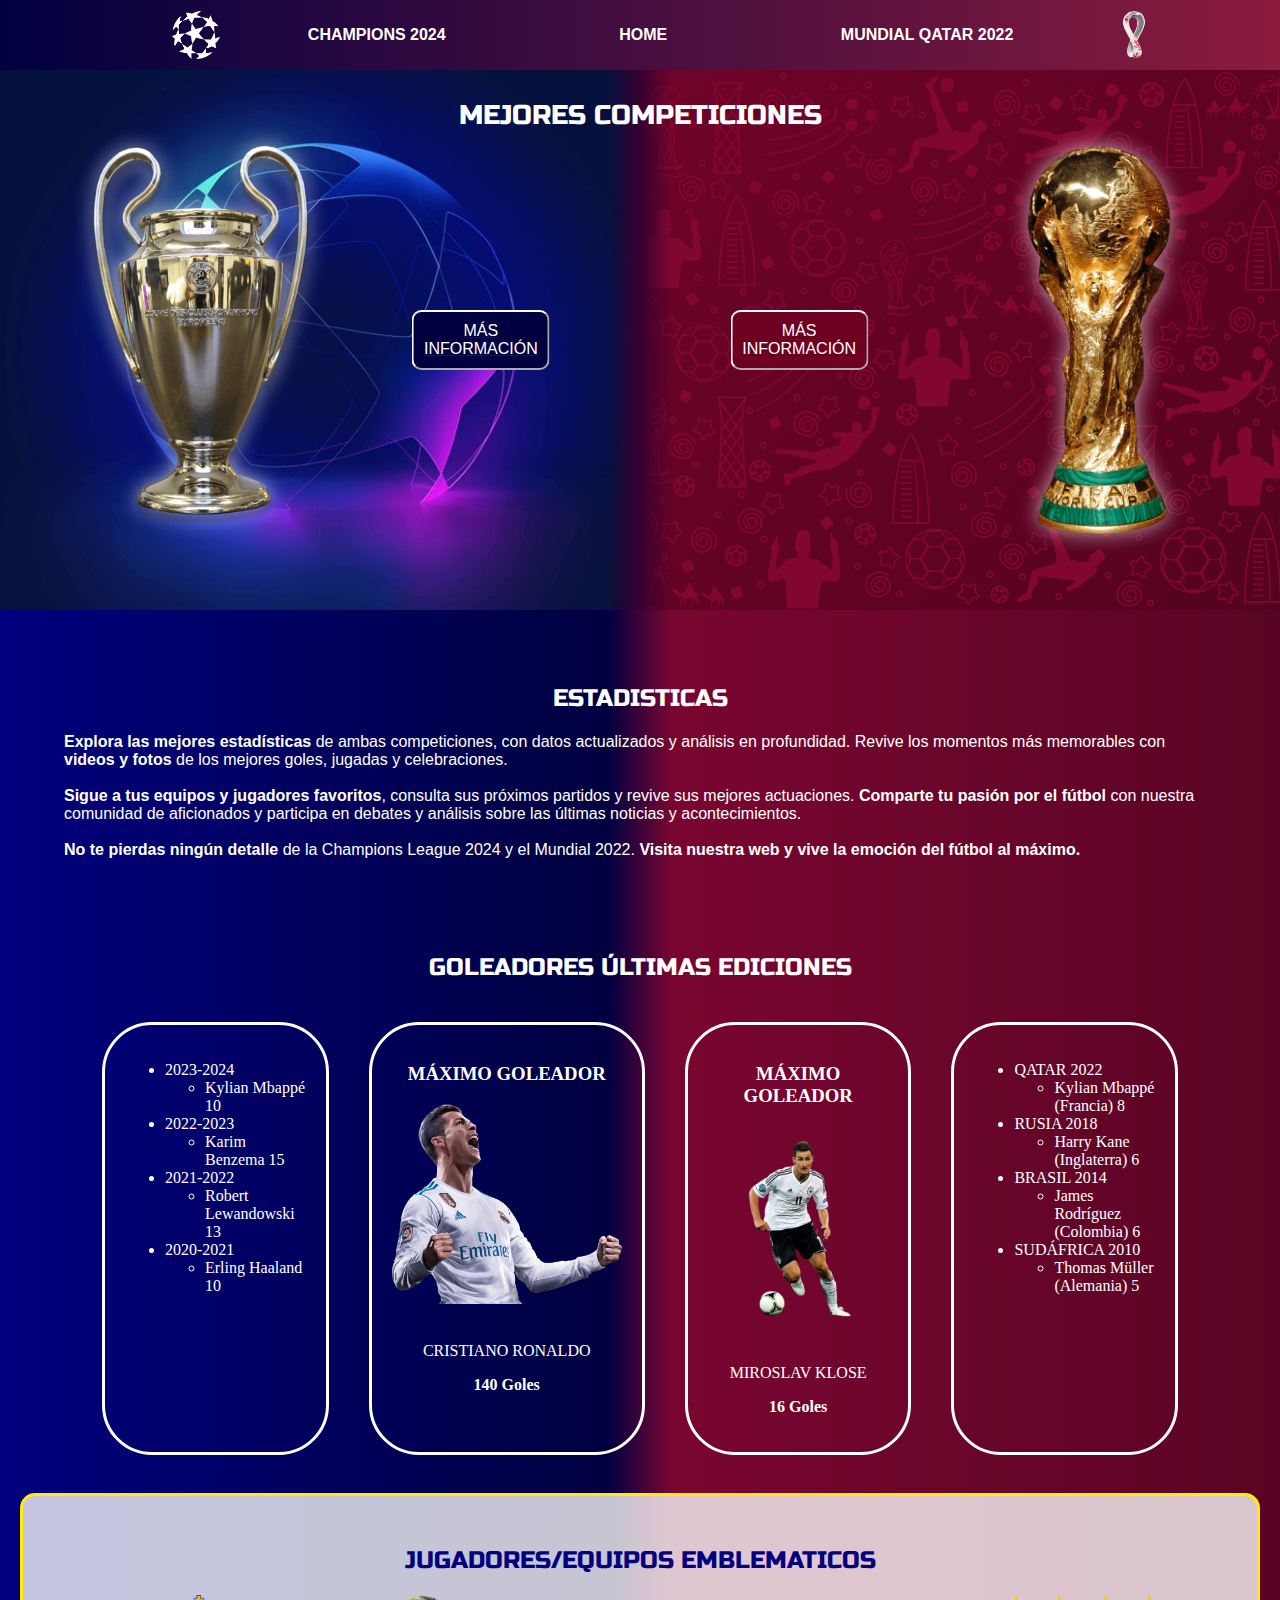
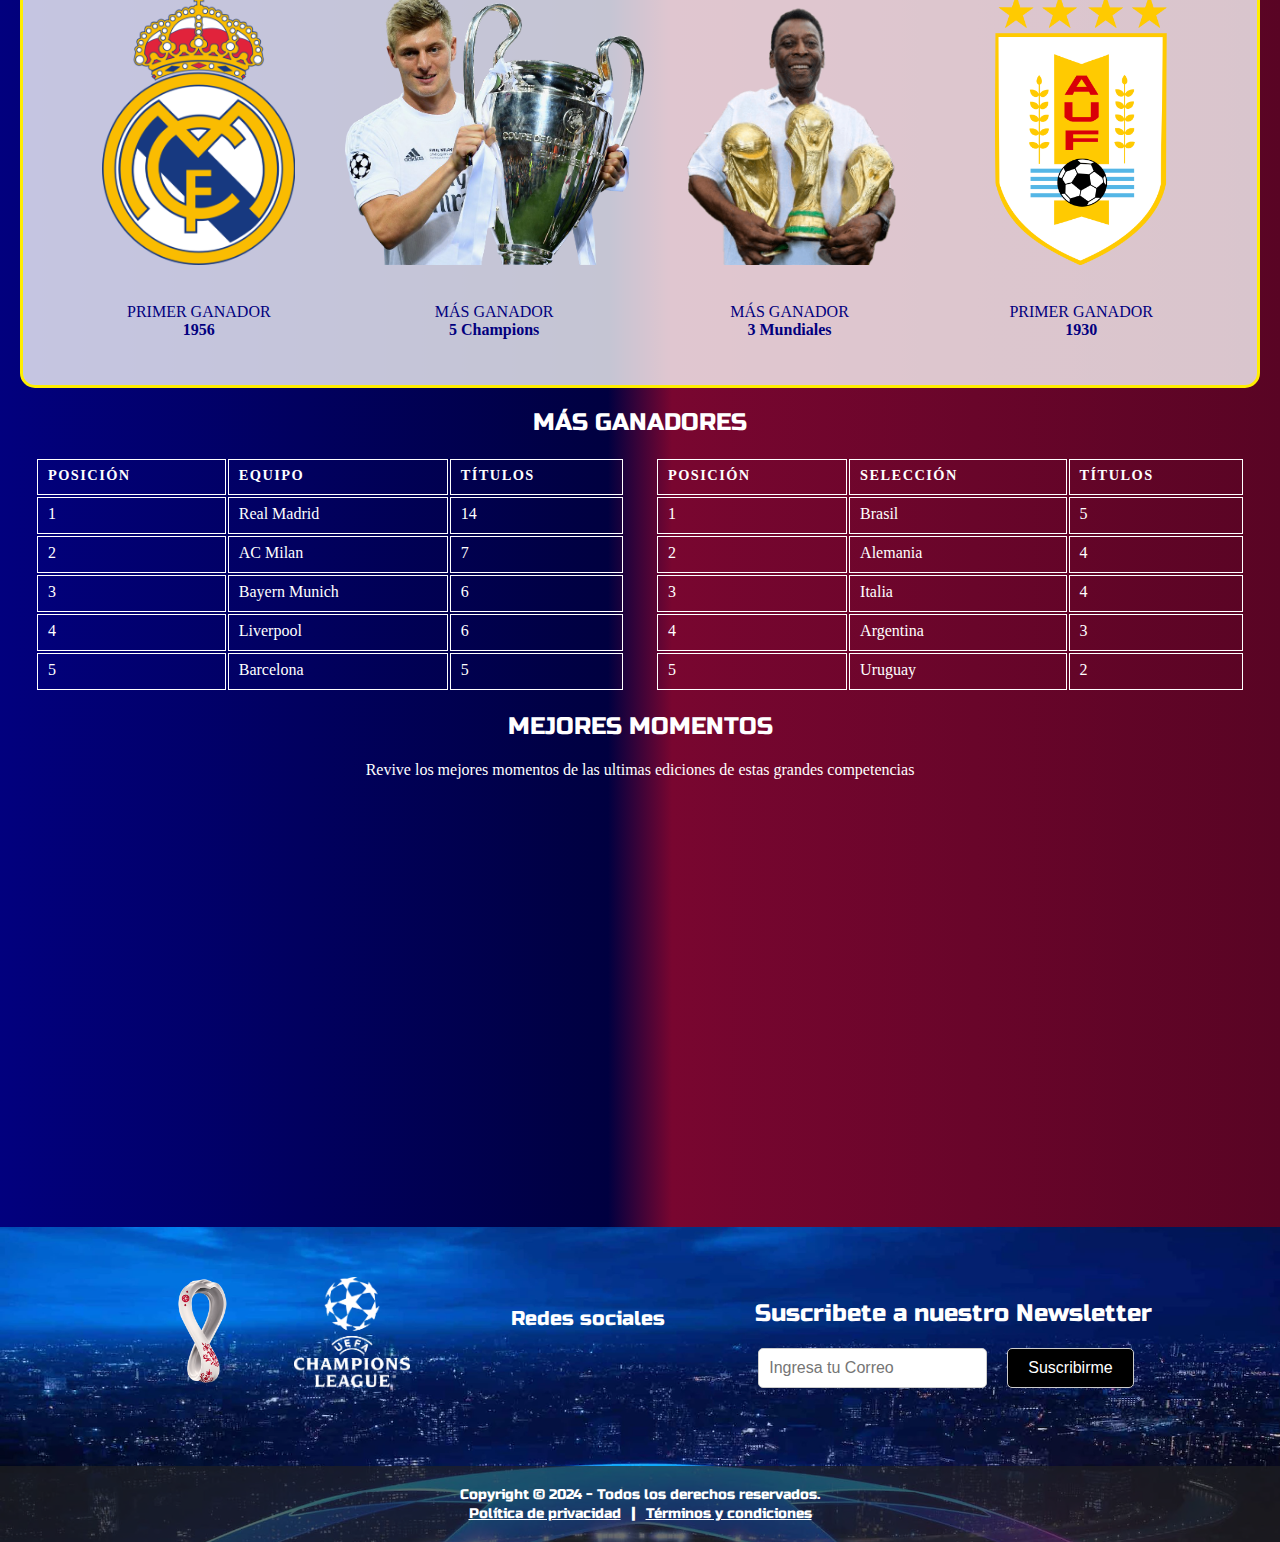
==== index.html @ a027a8ad "Ajustes puntuales" ====
<!DOCTYPE html>
<html lang="en-US">

<head>
    <meta charset="utf-8">
    <meta name="viewport" content="width=device-width">
    <title>Futbol Scores</title>
    <link rel="icon" href="assets/img/balon-de-futbol.png" type="image/x-icon">
    <link href="https://fonts.googleapis.com/css?family=Roboto+Condensed:300|Cinzel+Decorative:700" rel="stylesheet">
    <link rel="stylesheet" href="https://cdnjs.cloudflare.com/ajax/libs/font-awesome/6.5.1/css/all.min.css"
        integrity="sha512-DTOQO9RWCH3ppGqcWaEA1BIZOC6xxalwEsw9c2QQeAIftl+Vegovlnee1c9QX4TctnWMn13TZye+giMm8e2LwA=="
        crossorigin="anonymous" referrerpolicy="no-referrer" />
    <link rel="stylesheet" href="assets/css/style.css">
</head>

<body>
    <header id="header">
        <nav id="nav">
            <ul class="nav">
                <img id="logo_champions" src="assets/img/logo-champions-icono.png" alt="icon_champions">
                <li class="title"><a class="title" href="competencias/champions.html">CHAMPIONS 2024</a></li>
                <li class="title"><a class="title" href="index.html">HOME</a></li>
                <li class="title"><a class="title" href="competencias/mundial.html">MUNDIAL QATAR 2022</a></li>
                <img id="logo_mundial" src="assets/img/logoqatar.png" alt="icon_mundial">
            </ul>
        </nav>
    </header>

    <div id="banner">
        <h1>MEJORES COMPETICIONES</h1>
        <img id="bg_champions" src="assets/img/background-champions-3.jpg" alt="icon_champions">
        <img id="bg_qatar" src="assets/img/background-qatar.png" alt="icon_champions">
        <div id="super">
            <img id="trof_1" src="assets/img/trofeo-champions.png" alt="superpuesta1">
            <img id="trof_2" src="assets/img/copa-mundial.png" alt="superpuesta2">
        </div>
        <div>
            <a id="btns" href="competencias/champions.html">
                <button id="button1">MÁS INFORMACIÓN</button>
            </a>
            <a id="btns" href="competencias/mundial.html">
                <button id="button2">MÁS INFORMACIÓN</button>
            </a>
        </div>
    </div> <br> <br><br>

    <main>
        <article>
            <h2 class="txt">ESTADISTICAS</h2>
            <p class="text"><strong>Explora las mejores estadísticas</strong> de ambas competiciones, con datos
                actualizados y
                análisis en profundidad. Revive los momentos más memorables con <strong>videos y fotos</strong> de los
                mejores goles, jugadas y celebraciones.</p> <br>

            <p class="text"><strong>Sigue a tus equipos y jugadores favoritos</strong>, consulta sus próximos partidos y
                revive sus
                mejores actuaciones. <strong>Comparte tu pasión por el fútbol</strong> con nuestra comunidad de
                aficionados y participa en debates y análisis sobre las últimas noticias y acontecimientos.</p><br>

            <p class="text"><strong>No te pierdas ningún detalle</strong> de la Champions League 2024 y el Mundial 2022.
                <strong>Visita nuestra web y vive la emoción del fútbol al máximo.</strong>
            </p><br><br><br>

        </article>

        <div id="estadisticas">
            <h2>GOLEADORES ÚLTIMAS EDICIONES</h2>
            <div class="cont_listas">
                <div class="col1">
                    <!-- <h2 class="sub">CHAMPIONS LEAGUE</h2> -->
                    <ul>
                        <li>2023-2024</li>
                        <ul>
                            <li>Kylian Mbappé 10</li>
                        </ul>
                        <li>2022-2023
                            <ul>
                                <li>Karim Benzema 15</li>
                            </ul>
                        </li>
                        <li>2021-2022</li>
                        <ul>
                            <li>Robert Lewandowski 13</li>
                        </ul>
                        <li>2020-2021</li>
                        <ul>
                            <li>Erling Haaland 10</li>
                        </ul>
                    </ul>
                </div>
                <div class="col5">
                    <h3>MÁXIMO GOLEADOR</h3>
                    <img class="cr7" src="assets/img/cristiano-ronaldo-png.png" alt=""> <br><br>
                    <p>CRISTIANO RONALDO</p>
                    <p><strong>140 Goles</strong></p>
                </div>
                <div class="col5">
                    <h3>MÁXIMO GOLEADOR</h3>
                    <img class="klose" src="assets/img/miroslav-klose.png" alt=""> <br><br>
                    <p>MIROSLAV KLOSE</p>
                    <p><strong>16 Goles</strong></p>
                </div>
                <div class="col2">
                    <ul>
                        <li>QATAR 2022</li>
                        <ul>
                            <li>Kylian Mbappé (Francia) 8</li>
                        </ul>
                        <li>RUSIA 2018
                            <ul>
                                <li>Harry Kane (Inglaterra) 6</li>
                            </ul>
                        </li>
                        <li>BRASIL 2014</li>
                        <ul>
                            <li>James Rodríguez (Colombia) 6</li>
                        </ul>
                        <li>SUDÁFRICA 2010</li>
                        <ul>
                            <li>Thomas Müller (Alemania) 5</li>
                        </ul>
                    </ul>
                </div>
            </div> <br>

            <div id="emblemas">
                <h2 class="title-emblema">JUGADORES/EQUIPOS EMBLEMATICOS</h2>
                <div id="jugadores">
                    <div>
                        <img class="emblema" src="assets/img/real-madrid.png" alt=""><br><br>
                        <p>PRIMER GANADOR <br> <strong>1956</strong></p>
                    </div>
                    <div>
                        <img class="emblema" src="assets/img/tony-kross.png" alt=""><br><br>
                        <p>MÁS GANADOR <br> <strong>5 Champions</strong></p>
                    </div>
                    <div>
                        <img class="emblema" src="assets/img/pele-png.png" alt=""><br><br>
                        <p>MÁS GANADOR <br> <strong>3 Mundiales</strong></p>
                    </div>
                    <div>
                        <img class="emblema" src="assets/img/uruguay.png" alt=""><br><br>
                        <p>PRIMER GANADOR<br> <strong>1930</strong></p>
                    </div>
                </div>
            </div>

            <h2>MÁS GANADORES</h2>
            <div class="tables">
                <div class="tab">
                    <table>
                        <thead>
                            <tr>
                                <th>Posición</th>
                                <th>Equipo</th>
                                <th>Títulos</th>
                            </tr>
                        </thead>
                        <tbody>
                            <tr>
                                <td>1</td>
                                <td>Real Madrid</td>
                                <td>14</td>
                            </tr>
                            <tr>
                                <td>2</td>
                                <td>AC Milan</td>
                                <td>7</td>
                            </tr>
                            <tr>
                                <td>3</td>
                                <td>Bayern Munich</td>
                                <td>6</td>
                            </tr>
                            <tr>
                                <td>4</td>
                                <td>Liverpool</td>
                                <td>6</td>
                            </tr>
                            <tr>
                                <td>5</td>
                                <td>Barcelona</td>
                                <td>5</td>
                            </tr>
                        </tbody>
                    </table>
                </div>

                <div class="tab">
                    <table>
                        <thead>
                            <tr>
                                <th>Posición</th>
                                <th>Selección</th>
                                <th>Títulos</th>
                            </tr>
                        </thead>
                        <tbody>
                            <tr>
                                <td>1</td>
                                <td>Brasil</td>
                                <td>5</td>
                            </tr>
                            <tr>
                                <td>2</td>
                                <td>Alemania</td>
                                <td>4</td>
                            </tr>
                            <tr>
                                <td>3</td>
                                <td>Italia</td>
                                <td>4</td>
                            </tr>
                            <tr>
                                <td>4</td>
                                <td>Argentina</td>
                                <td>3</td>
                            </tr>
                            <tr>
                                <td>5</td>
                                <td>Uruguay</td>
                                <td>2</td>
                            </tr>
                        </tbody>
                    </table>
                </div>
            </div>

            <h2>MEJORES MOMENTOS</h2>
            <p style="text-align: center;">Revive los mejores momentos de las ultimas ediciones de estas grandes
                competencias</p> <br>
            <div class="videos">
                <div class="vid">
                    <iframe width="100%" height="350"
                        src="https://www.youtube.com/embed/69OsWFFVHtg?si=AlS_ZghAdAc9KQUZ&amp;controls=0"
                        title="YouTube video player" frameborder="0"
                        allow="accelerometer; autoplay; clipboard-write; encrypted-media; gyroscope; picture-in-picture; web-share"
                        referrerpolicy="strict-origin-when-cross-origin" allowfullscreen></iframe>
                </div>

                <div class="vid">
                    <iframe width="100%" height="350"
                        src="https://www.youtube.com/embed/d5lqCRNHSzk?si=eSNRmNQrO4_KSCQl&amp;controls=0"
                        title="YouTube video player" frameborder="0"
                        allow="accelerometer; autoplay; clipboard-write; encrypted-media; gyroscope; picture-in-picture; web-share"
                        referrerpolicy="strict-origin-when-cross-origin" allowfullscreen></iframe>
                </div>
            </div>
        </div>

    </main>

    <footer>
        <div class="container">
            <div class="logos">
                <img src="assets/img/logoqatar.png" alt="Logo 1">
                <img src="assets/img/ucl-logo-blanco.png" alt="Logo 2">
            </div>
            <div class="redes-sociales">
                <h2 class="titulo">Redes sociales</h2>
                <div>
                    <a href="https://www.facebook.com/"><i class="fa-brands fa-facebook"></i></a>
                    <a href="https://www.twitter.com/"><i class="fa-brands fa-x-twitter"></i></a>
                    <a href="https://www.instagram.com/"><i class="fa-brands fa-instagram"></i></a>
                    <a href="https://www.youtube.com/"><i class="fa-brands fa-youtube"></i></a>
                </div>
            </div>
            <div class="newsletter">
                <h2>Suscribete a nuestro Newsletter</h2>
                <form action="#">
                    <input type="email" placeholder="Ingresa tu Correo">
                    <button type="submit">Suscribirme</button>
                </form>
            </div>
        </div>
        <div class="inferior">
            <p>Copyright © 2024 - Todos los derechos reservados.</p>
            <a href="#">Política de privacidad</a> | <a href="#">Términos y condiciones</a>
        </div>
    </footer>

</body>

</html>
---- assets/css/style.css ----
/* Importación Fuente de Google*/

@import url('https://fonts.googleapis.com/css2?family=Russo+One&display=swap');



body {
    background: linear-gradient(to right, #02007e 0%, rgb(0, 0, 64) 47.5%, #790630 52.5%, #590424 100%);
    margin: 0;
    color: #ffffff;
}

/*Header*/

ul.nav {
    display: flex;
    justify-content: center;
    /* Centra horizontalmente los elementos */
    align-items: center;
    /* Centra verticalmente los elementos */
    list-style: none;
    margin: 0;
}

#nav {
    background: linear-gradient(to right, rgb(0, 0, 64), #8d1c3d);
    padding: 10px;
    margin: 0;
    text-align: center;
    position: fixed;
    top: 0;
    left: 0;
    z-index: 100;
    width: 100%;
}

a.title {
    color: rgb(255, 255, 255);
    font-family: 'Segoe UI', Tahoma, Geneva, Verdana, sans-serif;
    font-weight: 600;
    text-decoration: none;
    /* Elimina el subrayado */
    transition: color 0.3s;
    /* Transición suave para el cambio de color */
}

a.title:hover {
    color: #ffcc00;
    /* Cambia el color al pasar el cursor */
}

li.title {
    padding: 0 7%;
}

#logo_champions {
    filter: invert(100%);
    height: 50px;
    width: auto;
}

#logo_mundial {
    height: 50px;
    width: auto;
}

/*---------------------------------*/



/*Banner*/

#banner {
    background: linear-gradient(to right, rgb(0, 0, 64), #6e0021);
    /*se define color de fondo para el banner*/
    display: flex;
    position: relative;
    /*se posicionan elementos hijos*/
    margin-top: 70px;
}

#banner img {
    flex: 1;
    /* Hace que las imágenes ocupen el mismo espacio dentro del contenedor flex */
    object-fit: cover;
    /*mantiene el tamaño sin desproporcionar imagen*/
    width: 50%;
    height: 60vh;
}

#banner img#bg_champions {
    mask-image: linear-gradient(to right, rgb(255, 255, 255) 95%, transparent);
}

#banner img#bg_qatar {
    mask-image: linear-gradient(to left, rgb(255, 255, 255) 95%, transparent);
}

#super {
    position: absolute;
    /* Posicionamiento absoluto */
    top: 50%;
    /* Centrado vertical */
    left: 47%;
    /* Centrado horizontal */
    transform: translate(-50%, -50%);
    /* Ajuste para centrado horizontal y vertical */
    display: flex;
    align-items: center;
    justify-content: center;
}

#super img#trof_1 {
    margin-right: 50%;
    width: auto;
    height: 45vh;
    position: relative;
    z-index: 1;
    filter: drop-shadow(rgba(255, 255, 255, 0.66) 0px 0px 10px);
    transition: transform 0.5s ease-in-out 0s;
}

#super img#trof_2 {
    margin-left: 50%;
    width: auto;
    height: 43vh;
    position: relative;
    z-index: 1;
    filter: drop-shadow(rgba(255, 255, 255, 0.66) 0px 0px 10px);
    transition: transform 0.5s ease-in-out 0s;
}

#super img:hover {
    transform: scale(1.1);
    cursor: pointer;
}

#btns button {
    margin: 0 25%;
    position: relative;
    transition: transform 0.3s ease-in-out 0s;
}

#btns {
    position: absolute;
    /* Posicionamiento absoluto */
    top: 50%;
    /* Centrado vertical */
    left: 50%;
    /* Centrado horizontal */
    transform: translate(-50%, -50%);
    /* Ajuste para centrado horizontal y vertical */
    display: flex;
    align-items: center;
    justify-content: center;
}

button#button2 {
    left: 90%;
    padding: 10px;
    color: rgb(255, 255, 255);
    background-color: #6e0021;
    border-radius: 10px;
    font-family: 'Segoe UI', Tahoma, Geneva, Verdana, sans-serif;
    font-size: medium;
    cursor: pointer;
    border-color: #ffffff;
    z-index: 2;

}

button#button1 {
    right: 90%;
    padding: 10px;
    color: rgb(255, 255, 255);
    background-color: rgb(0, 0, 64);
    border-radius: 10px;
    font-family: 'Segoe UI', Tahoma, Geneva, Verdana, sans-serif;
    font-size: medium;
    cursor: pointer;
    border-color: #ffffff;
    z-index: 2;

}

button:hover {
    transform: scale(1.1);
}

/*----------------------------------*/

h1 {
    color: #ffffff;
    font-family: "Russo One", sans-serif;
    font-weight: 400;
    font-style: normal;
    font-size: 27px;
    position: absolute; /* Posicionamiento absoluto */
    top: 5%; /* Centrado vertical */
    left: 50%; /* Centrado horizontal */
    transform: translate(-50%, -50%); /* Ajuste para centrado horizontal y vertical */
    z-index: 1;
}

h2 {
    color: rgb(255, 255, 255);
    font-family: "Russo One", sans-serif;
    font-weight: 400;
    font-style: normal;
    text-align: center;
}


p.text {
    font-family: sans-serif;
    width: 90%;
    margin: 0 auto;
    align-items: center;
    justify-content: center;
}

/*LISTAS -- Goleadores Ultimas Ediciones */

.cont_listas {
    margin: 0 auto;
    width: 90%;
    /* background: linear-gradient(to right, rgb(0, 0, 64), #8d1c3d); */
    display: flex;

}

.col1,
.col2 {
    border-radius: 50px;
    border: 3px solid #ffffff;
    flex: 1;
    padding: 20px;
    margin: 20px;
}

.col3,
.col4 {
    /* background-color: #0813b3; */
    /*border: 5px solid #0813b3; */
    box-sizing: border-box;
    /* Hace que el ancho del borde se incluya dentro del ancho total */
    flex: 1;
    margin: 3px;
}

.col5 {
    text-align: center;
    border-radius: 50px;
    border: 3px solid #ffffff;
    flex: 1;
    padding: 20px;
    margin: 20px;

}


#estadisticas {
    padding: 20px;
}

img.cr7,
img.klose {
    width: auto;
    height: 200px;
}

/*----------------------------------*/


/*Jugadores Emblema*/

#emblemas {
    background-color: rgba(255, 255, 255, 0.774) !important;
    border-radius: 15px;
    color: #02007e;
    border: 3px solid #ffee00;
    padding: 30px;

}

h2.title-emblema {
    color: #02007e;
}

#jugadores {
    text-align: center;
    width: 100%;
    display: grid;
    grid-template-columns: repeat(4, 1fr);
    place-items: center;
    /*centra imagenes en ambas direcciones*/
}

img.emblema {
    height: 270px;
    width: auto;
    object-fit: cover;

}

/*----------------------------------*/

/*Tablas*/

.tables {
    display: grid;
    grid-template-columns: repeat(2, 1fr);
}

table {
    width: 100%;
}

.tab {
    margin: 0 15px;
}



th,
td {
    padding: 7px 10px 10px 10px;
    border: solid 1px;
}

th {
    text-transform: uppercase;
    letter-spacing: 0.1em;
    font-size: 90%;
    text-align: left;

}

tr:hover {
    background-color: #794e00;
}


.videos {
    margin: 0 auto;
    width: 90%;
    display: flex;
}

.vid {
    flex: 1;
    margin: 20px;
    filter: drop-shadow(rgba(255, 255, 255, 0.699) 0px 0px 15px);
}





/*Footer*/

footer {
    font-family: "Russo One", sans-serif;
    font-weight: 400;
    font-style: normal;
    background-image: url("../img/background-champions-2.webp");
    background-size: cover;
    background-position: center center;
    background-repeat: no-repeat;
    color: #fff;
    text-align: center;
    padding: 50px 0 0 0;
    width: 100%;
  }
  
  .container {
    max-width: 80%;
    margin: 0 auto;
    display: flex;
    justify-content: space-between;
    align-items: center;
  }
  
  .logos img {
    margin-right: 10px;
    width: auto;
    height: 110px;
  }
  
  .redes-sociales {
    margin-left: 20px;
    text-align: center;
  }
  
  .redes-sociales a {
    margin: 0 5px;;
    color: #fff;
    font-size: 30px;
  }

  .redes-sociales .titulo {
    font-size: 20px;
    margin-bottom: 10px;
  }
  
  .redes-sociales a:hover {
    color: #ddd;
  }
  
  .newsletter {
    margin-left: 20px;
  }
  
  .newsletter input {
    padding: 10px;
    border: 1px solid #ccc;
    border-radius: 5px;
    font-size: 16px;
  }
  
  .newsletter button {
    background-color: #000;
    color: #fff;
    padding: 10px 20px;
    border: 1px solid #ccc;
    border-radius: 5px;
    font-size: 16px;
    cursor: pointer;
    margin: 0 15px ;
  }
  
  .newsletter button:hover {
    background-color: #ddd;
    color: #000;
  }

  .inferior {
    background-color: #222222a8;
    color: #fff;
    text-align: center;
    padding: 20px 0;
    margin-top: 75px;
    width: 100%;
  }
  
  .inferior p {
    margin: 0;
    font-size: 14px;
  }
  
  .inferior a {
    color: #fff;
    font-size: 14px;
    margin: 0 5px;
  }
  
  .inferior a:hover {
    color: #ddd;
  }
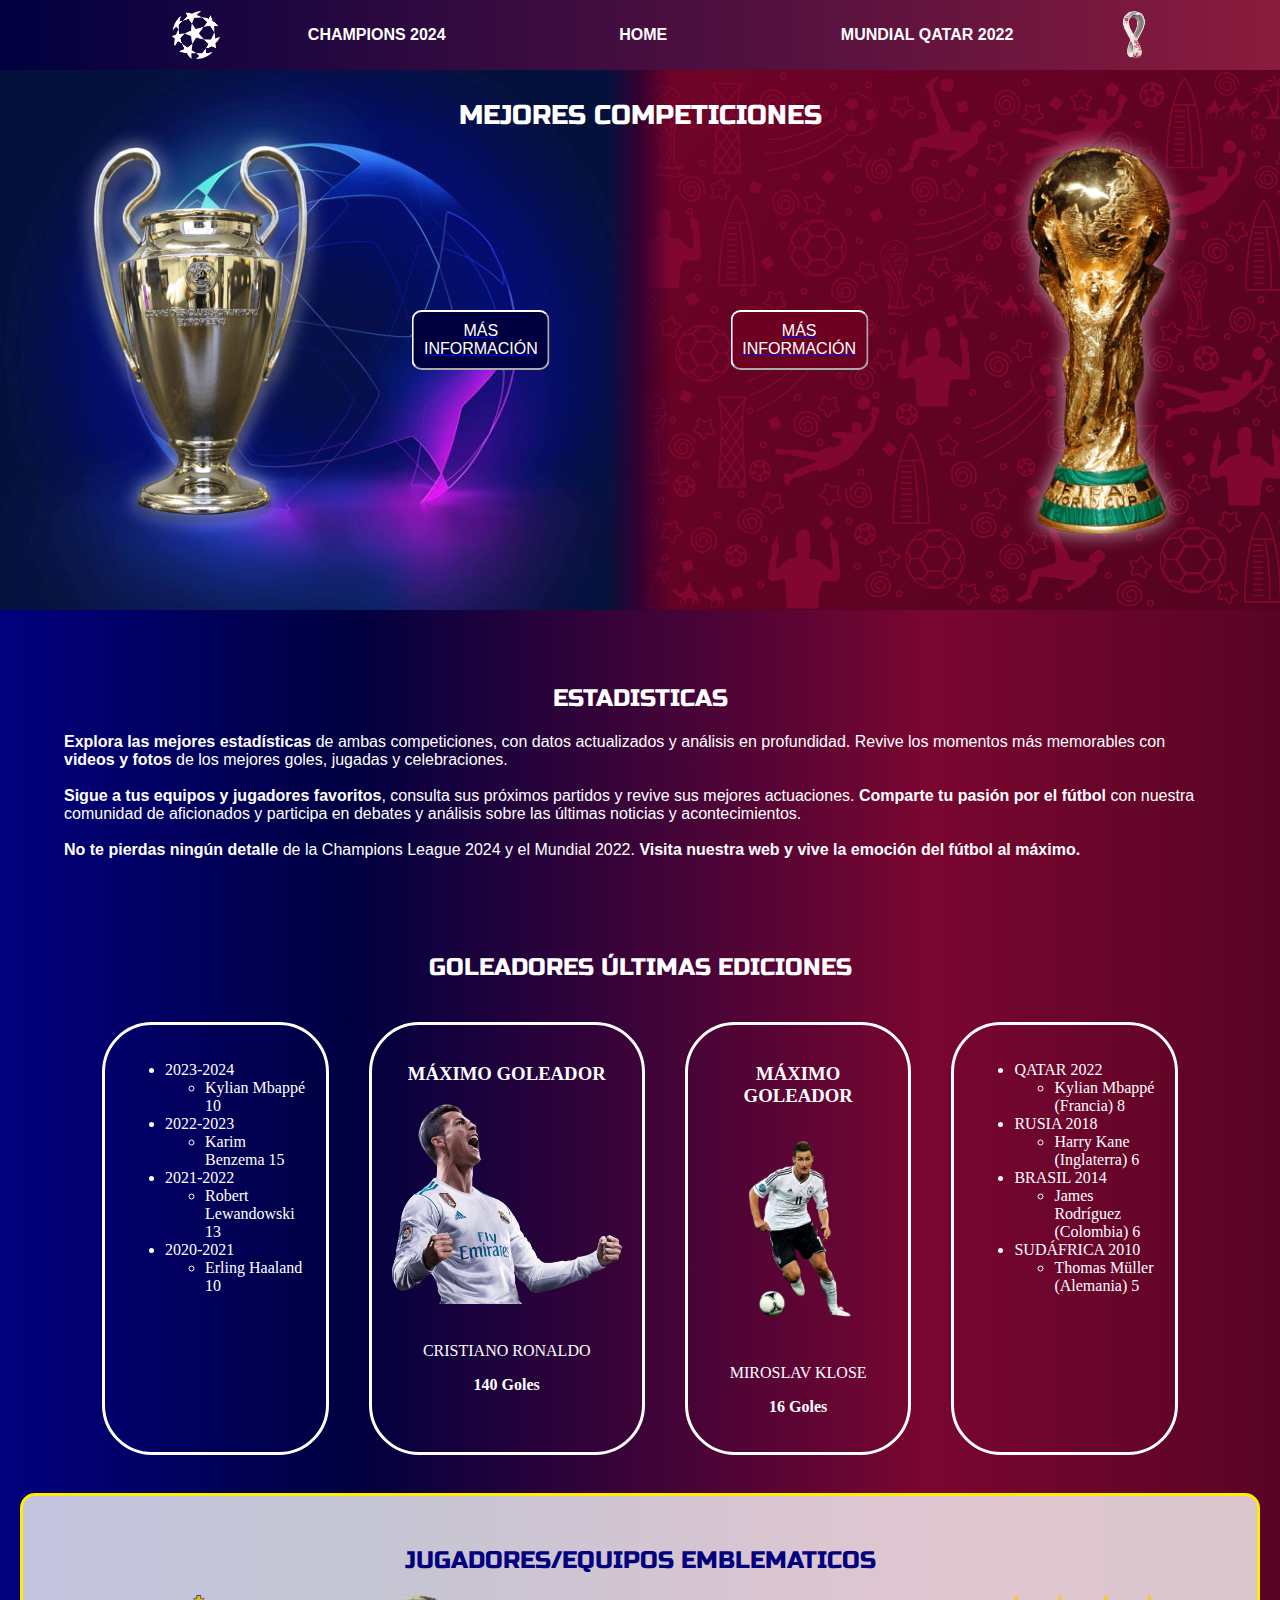
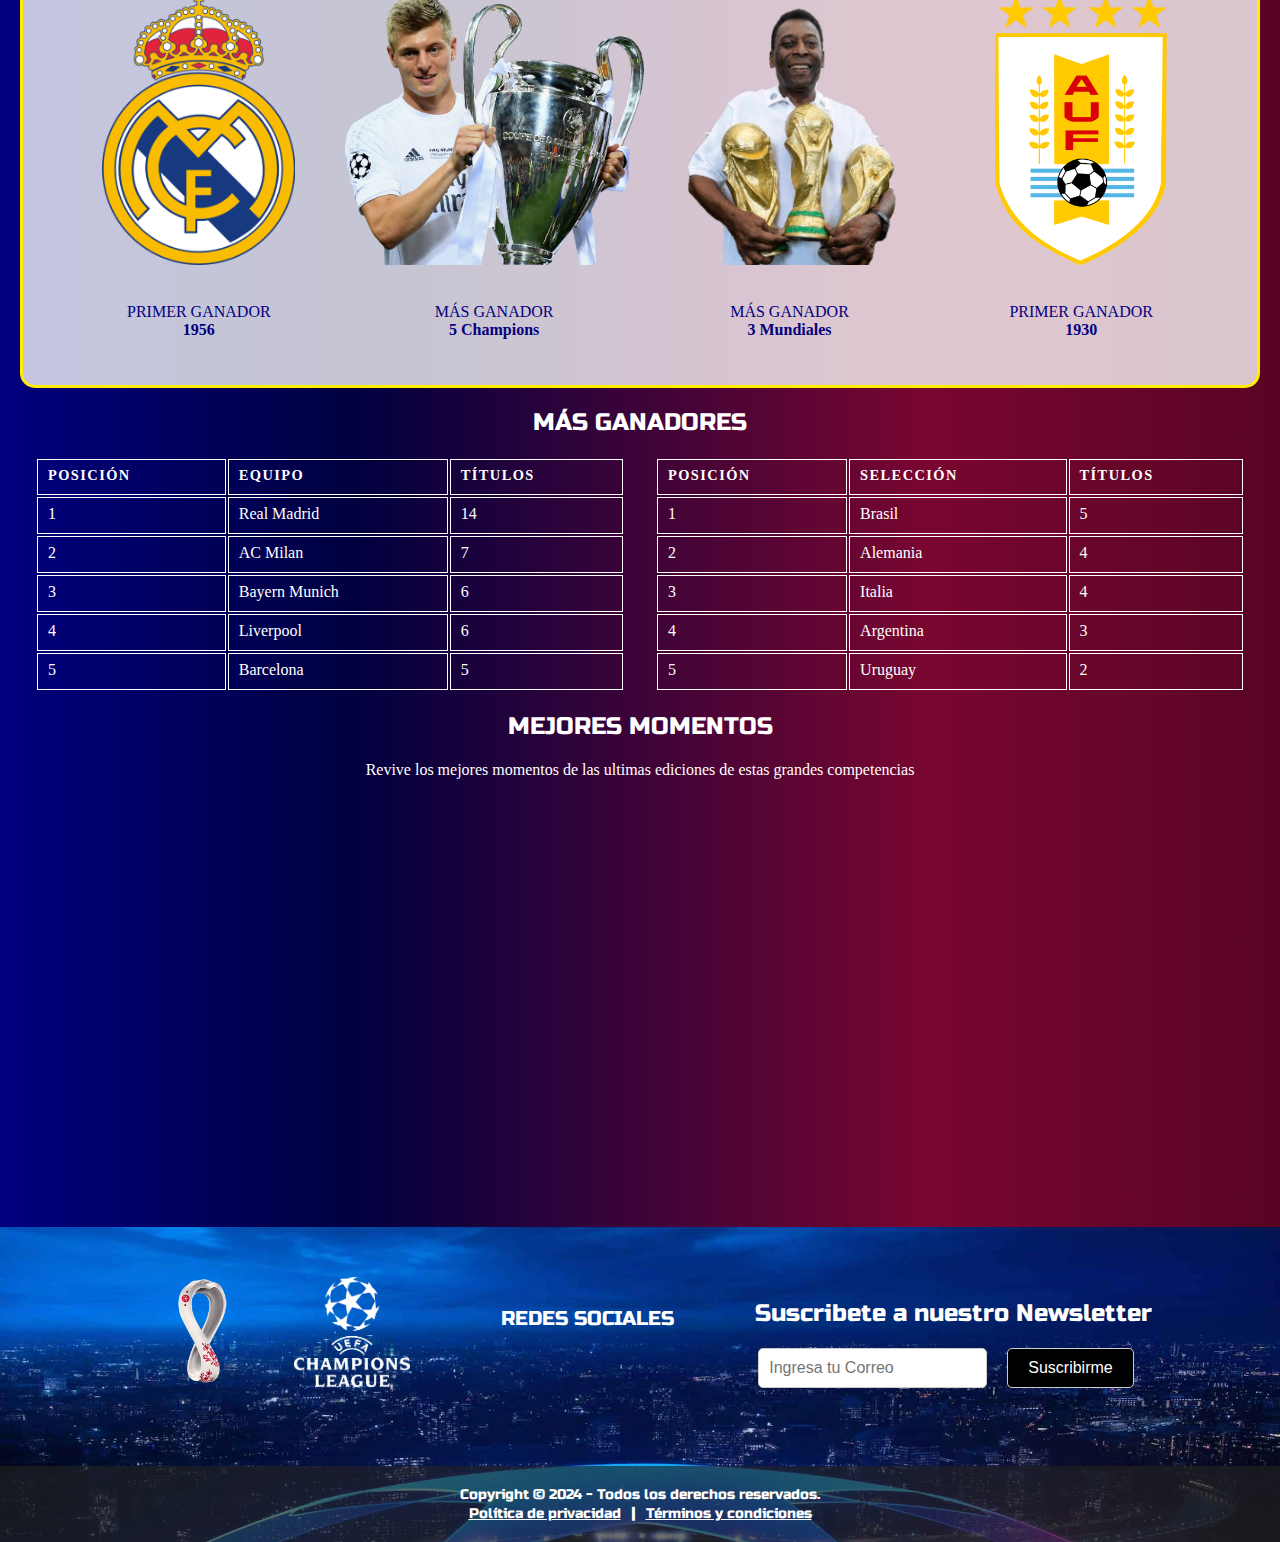
==== commit 348453c0: "ajustes footer" ====
--- a/index.html
+++ b/index.html
@@ -257,20 +257,21 @@
                 <img src="assets/img/ucl-logo-blanco.png" alt="Logo 2">
             </div>
             <div class="redes-sociales">
-                <h2 class="titulo">Redes sociales</h2>
+                <h2 class="titulo">REDES SOCIALES</h2>
                 <div>
-                    <a href="https://www.facebook.com/"><i class="fa-brands fa-facebook"></i></a>
-                    <a href="https://www.twitter.com/"><i class="fa-brands fa-x-twitter"></i></a>
-                    <a href="https://www.instagram.com/"><i class="fa-brands fa-instagram"></i></a>
-                    <a href="https://www.youtube.com/"><i class="fa-brands fa-youtube"></i></a>
+                    <a href="https://www.facebook.com/ChampionsLeague/?locale=es_LA" target="_blank"><i class="fa-brands fa-facebook"></i></a>
+                    <a href="https://twitter.com/ChampionsLeague" target="_blank"><i class="fa-brands fa-x-twitter"></i></a>
+                    <a href="https://www.instagram.com/fifaworldcup/" target="_blank"><i class="fa-brands fa-instagram"></i></a>
+                    <a href="https://www.youtube.com/@fifa" target="_blank"><i class="fa-brands fa-youtube"></i></a>
                 </div>
             </div>
             <div class="newsletter">
                 <h2>Suscribete a nuestro Newsletter</h2>
-                <form action="#">
-                    <input type="email" placeholder="Ingresa tu Correo">
-                    <button type="submit">Suscribirme</button>
+                <form id="formulario">
+                    <input type="email"  id="email" name="email" required placeholder="Ingresa tu Correo" required>
+                    <button type="submit" >Suscribirme</button>
                 </form>
+                <script src="assets/js/main.js"></script>
             </div>
         </div>
         <div class="inferior">
--- a/assets/css/style.css
+++ b/assets/css/style.css
@@ -5,7 +5,8 @@
 
 
 body {
-    background: linear-gradient(to right, #02007e 0%, rgb(0, 0, 64) 47.5%, #790630 52.5%, #590424 100%);
+    background: linear-gradient(to right, #02007e 0%, rgb(0, 0, 64) 27.5%, #790630 72.5%, #590424 100%);
+
     margin: 0;
     color: #ffffff;
 }
@@ -404,7 +405,7 @@
   }
   
   .redes-sociales a:hover {
-    color: #ddd;
+    color: #df688c;
   }
   
   .newsletter {
@@ -430,8 +431,8 @@
   }
   
   .newsletter button:hover {
-    background-color: #ddd;
-    color: #000;
+    background-color: #6e0021;
+    color: #ffffff;
   }
 
   .inferior {
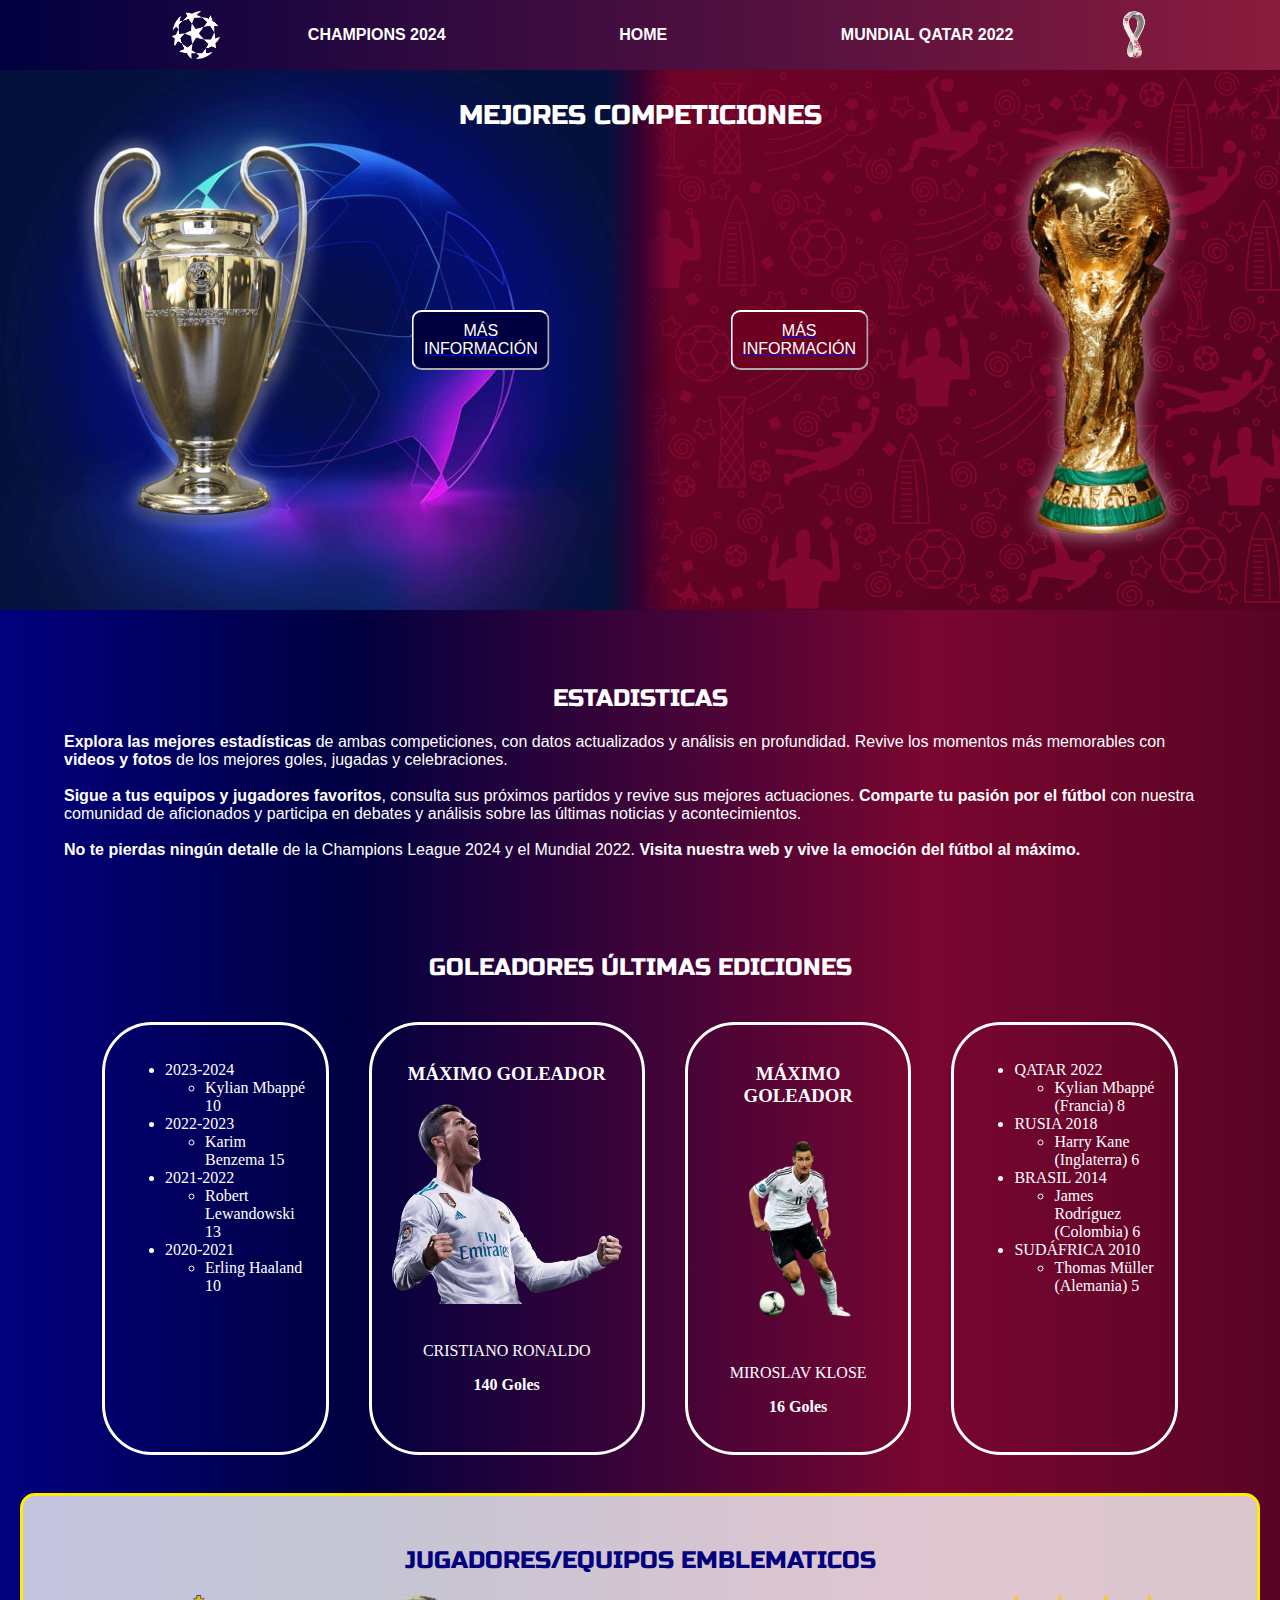
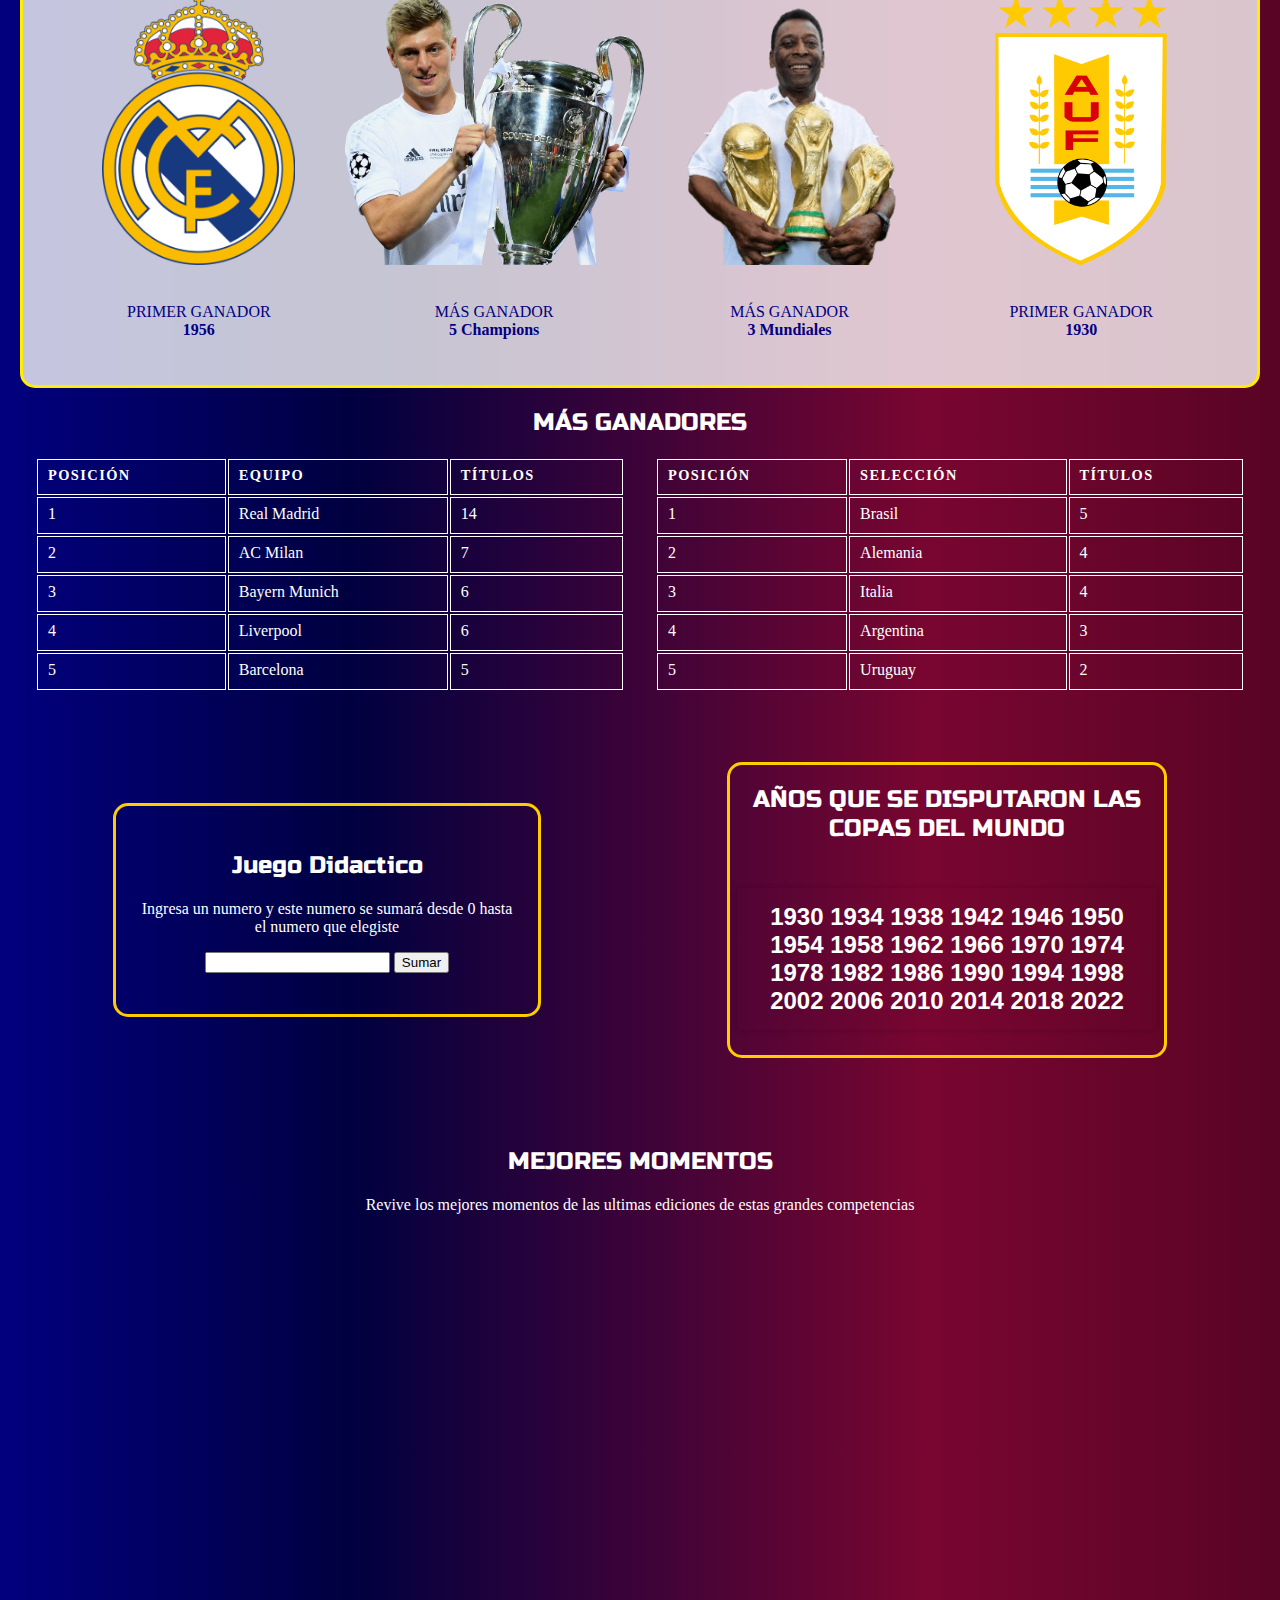
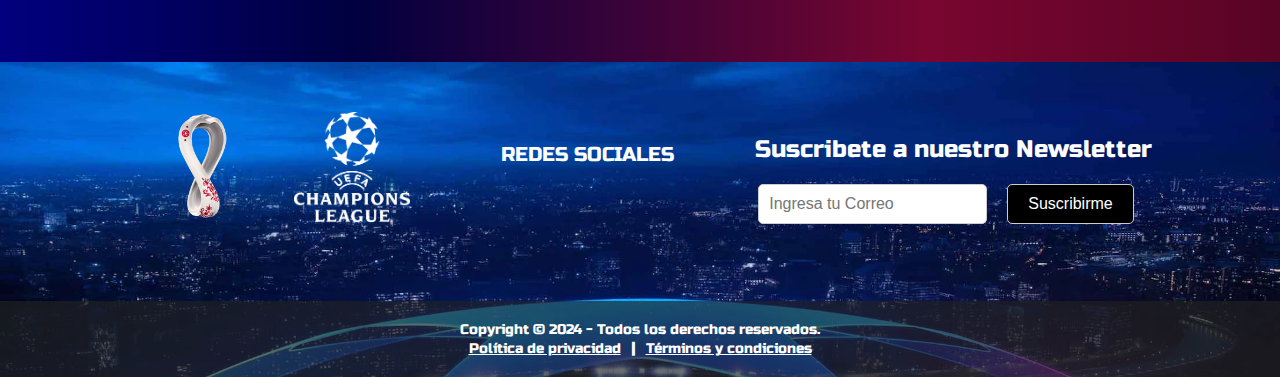
==== commit 0b6fcc64: "Se agregó js funcional" ====
--- a/index.html
+++ b/index.html
@@ -225,6 +225,19 @@
                     </table>
                 </div>
             </div>
+            <div class="recuadros">
+                <div class="juego">
+                    <h2>Juego Didactico</h2>
+                    <p>Ingresa un numero y este numero se sumará desde 0 hasta el numero que elegiste</p>
+                    <input type="number" id="numero">
+                    <button id="boton" type="button" onclick="sumar()">Sumar</button>
+                    <p id="resultado"></p>
+                </div>
+                <div class="copas">
+                    <h2>AÑOS QUE SE DISPUTARON LAS COPAS DEL MUNDO</h2>
+                    <p id="copas-mundiales" class="copasm"></p>
+                </div>
+            </div>
 
             <h2>MEJORES MOMENTOS</h2>
             <p style="text-align: center;">Revive los mejores momentos de las ultimas ediciones de estas grandes
@@ -246,6 +259,7 @@
                         referrerpolicy="strict-origin-when-cross-origin" allowfullscreen></iframe>
                 </div>
             </div>
+
         </div>
 
     </main>
@@ -259,17 +273,20 @@
             <div class="redes-sociales">
                 <h2 class="titulo">REDES SOCIALES</h2>
                 <div>
-                    <a href="https://www.facebook.com/ChampionsLeague/?locale=es_LA" target="_blank"><i class="fa-brands fa-facebook"></i></a>
-                    <a href="https://twitter.com/ChampionsLeague" target="_blank"><i class="fa-brands fa-x-twitter"></i></a>
-                    <a href="https://www.instagram.com/fifaworldcup/" target="_blank"><i class="fa-brands fa-instagram"></i></a>
+                    <a href="https://www.facebook.com/ChampionsLeague/?locale=es_LA" target="_blank"><i
+                            class="fa-brands fa-facebook"></i></a>
+                    <a href="https://twitter.com/ChampionsLeague" target="_blank"><i
+                            class="fa-brands fa-x-twitter"></i></a>
+                    <a href="https://www.instagram.com/fifaworldcup/" target="_blank"><i
+                            class="fa-brands fa-instagram"></i></a>
                     <a href="https://www.youtube.com/@fifa" target="_blank"><i class="fa-brands fa-youtube"></i></a>
                 </div>
             </div>
             <div class="newsletter">
                 <h2>Suscribete a nuestro Newsletter</h2>
                 <form id="formulario">
-                    <input type="email"  id="email" name="email" required placeholder="Ingresa tu Correo" required>
-                    <button type="submit" >Suscribirme</button>
+                    <input type="email" id="email" name="email" required placeholder="Ingresa tu Correo" required>
+                    <button type="submit">Suscribirme</button>
                 </form>
                 <script src="assets/js/main.js"></script>
             </div>
@@ -281,5 +298,4 @@
     </footer>
 
 </body>
-
 </html>--- a/assets/css/style.css
+++ b/assets/css/style.css
@@ -196,10 +196,14 @@
     font-weight: 400;
     font-style: normal;
     font-size: 27px;
-    position: absolute; /* Posicionamiento absoluto */
-    top: 5%; /* Centrado vertical */
-    left: 50%; /* Centrado horizontal */
-    transform: translate(-50%, -50%); /* Ajuste para centrado horizontal y vertical */
+    position: absolute;
+    /* Posicionamiento absoluto */
+    top: 5%;
+    /* Centrado vertical */
+    left: 50%;
+    /* Centrado horizontal */
+    transform: translate(-50%, -50%);
+    /* Ajuste para centrado horizontal y vertical */
     z-index: 1;
 }
 
@@ -341,6 +345,48 @@
     background-color: #794e00;
 }
 
+/*---------------------*/
+
+
+
+.recuadros{
+    display: flex;
+    text-align: center;
+    align-items: center;
+}
+
+/*AÑOS COPAS DEL MUNDO*/
+
+.copas {
+    width: 35%;
+    height: auto;
+    display: flex;
+    flex-wrap: wrap;
+    justify-content: center;
+    align-items: center;
+    margin: 70px auto;
+    border: solid 3px #ffcc00;
+    border-radius: 15px;
+  }
+  
+  .copasm {
+    width: 90%;
+    font-family: 'Gill Sans', 'Gill Sans MT', Calibri, 'Trebuchet MS', sans-serif;
+    font-size: 24px;
+    font-weight: bold;
+    margin: 25px auto;
+    padding: 15px;
+    border-radius: 5px;
+    box-shadow: 0 0 5px rgba(0, 0, 0, 0.2);
+    transition: all 0.3s ease-in-out;
+  }
+  
+  .copasm:hover {
+    background-color: #794e00;
+    box-shadow: 0 0 10px rgba(0, 0, 0, 1);
+  }
+
+/*VIDEOS*/
 
 .videos {
     margin: 0 auto;
@@ -354,8 +400,23 @@
     filter: drop-shadow(rgba(255, 255, 255, 0.699) 0px 0px 15px);
 }
 
-
-
+/*--------------------*/
+
+
+/*Juego Suma*/
+
+.juego {
+    position: relative;
+    width: 30%;
+    height: auto;
+    padding: 25px;
+    margin: 50px auto;
+    text-align: center;
+    border: solid 3px #ffcc00;
+    border-radius: 15px;
+}
+
+/*-----------------------*/
 
 
 /*Footer*/
@@ -372,54 +433,55 @@
     text-align: center;
     padding: 50px 0 0 0;
     width: 100%;
-  }
-  
-  .container {
+}
+
+.container {
     max-width: 80%;
     margin: 0 auto;
     display: flex;
     justify-content: space-between;
     align-items: center;
-  }
-  
-  .logos img {
+}
+
+.logos img {
     margin-right: 10px;
     width: auto;
     height: 110px;
-  }
-  
-  .redes-sociales {
+}
+
+.redes-sociales {
     margin-left: 20px;
     text-align: center;
-  }
-  
-  .redes-sociales a {
-    margin: 0 5px;;
+}
+
+.redes-sociales a {
+    margin: 0 5px;
+    ;
     color: #fff;
     font-size: 30px;
-  }
-
-  .redes-sociales .titulo {
+}
+
+.redes-sociales .titulo {
     font-size: 20px;
     margin-bottom: 10px;
-  }
-  
-  .redes-sociales a:hover {
+}
+
+.redes-sociales a:hover {
     color: #df688c;
-  }
-  
-  .newsletter {
+}
+
+.newsletter {
     margin-left: 20px;
-  }
-  
-  .newsletter input {
+}
+
+.newsletter input {
     padding: 10px;
     border: 1px solid #ccc;
     border-radius: 5px;
     font-size: 16px;
-  }
-  
-  .newsletter button {
+}
+
+.newsletter button {
     background-color: #000;
     color: #fff;
     padding: 10px 20px;
@@ -427,35 +489,37 @@
     border-radius: 5px;
     font-size: 16px;
     cursor: pointer;
-    margin: 0 15px ;
-  }
-  
-  .newsletter button:hover {
+    margin: 0 15px;
+}
+
+.newsletter button:hover {
     background-color: #6e0021;
     color: #ffffff;
-  }
-
-  .inferior {
+}
+
+.inferior {
     background-color: #222222a8;
     color: #fff;
     text-align: center;
     padding: 20px 0;
     margin-top: 75px;
     width: 100%;
-  }
-  
-  .inferior p {
+}
+
+.inferior p {
     margin: 0;
     font-size: 14px;
-  }
-  
-  .inferior a {
+}
+
+.inferior a {
     color: #fff;
     font-size: 14px;
     margin: 0 5px;
-  }
-  
-  .inferior a:hover {
+}
+
+.inferior a:hover {
     color: #ddd;
-  }
-  +}
+
+
+/*--------------------------------*/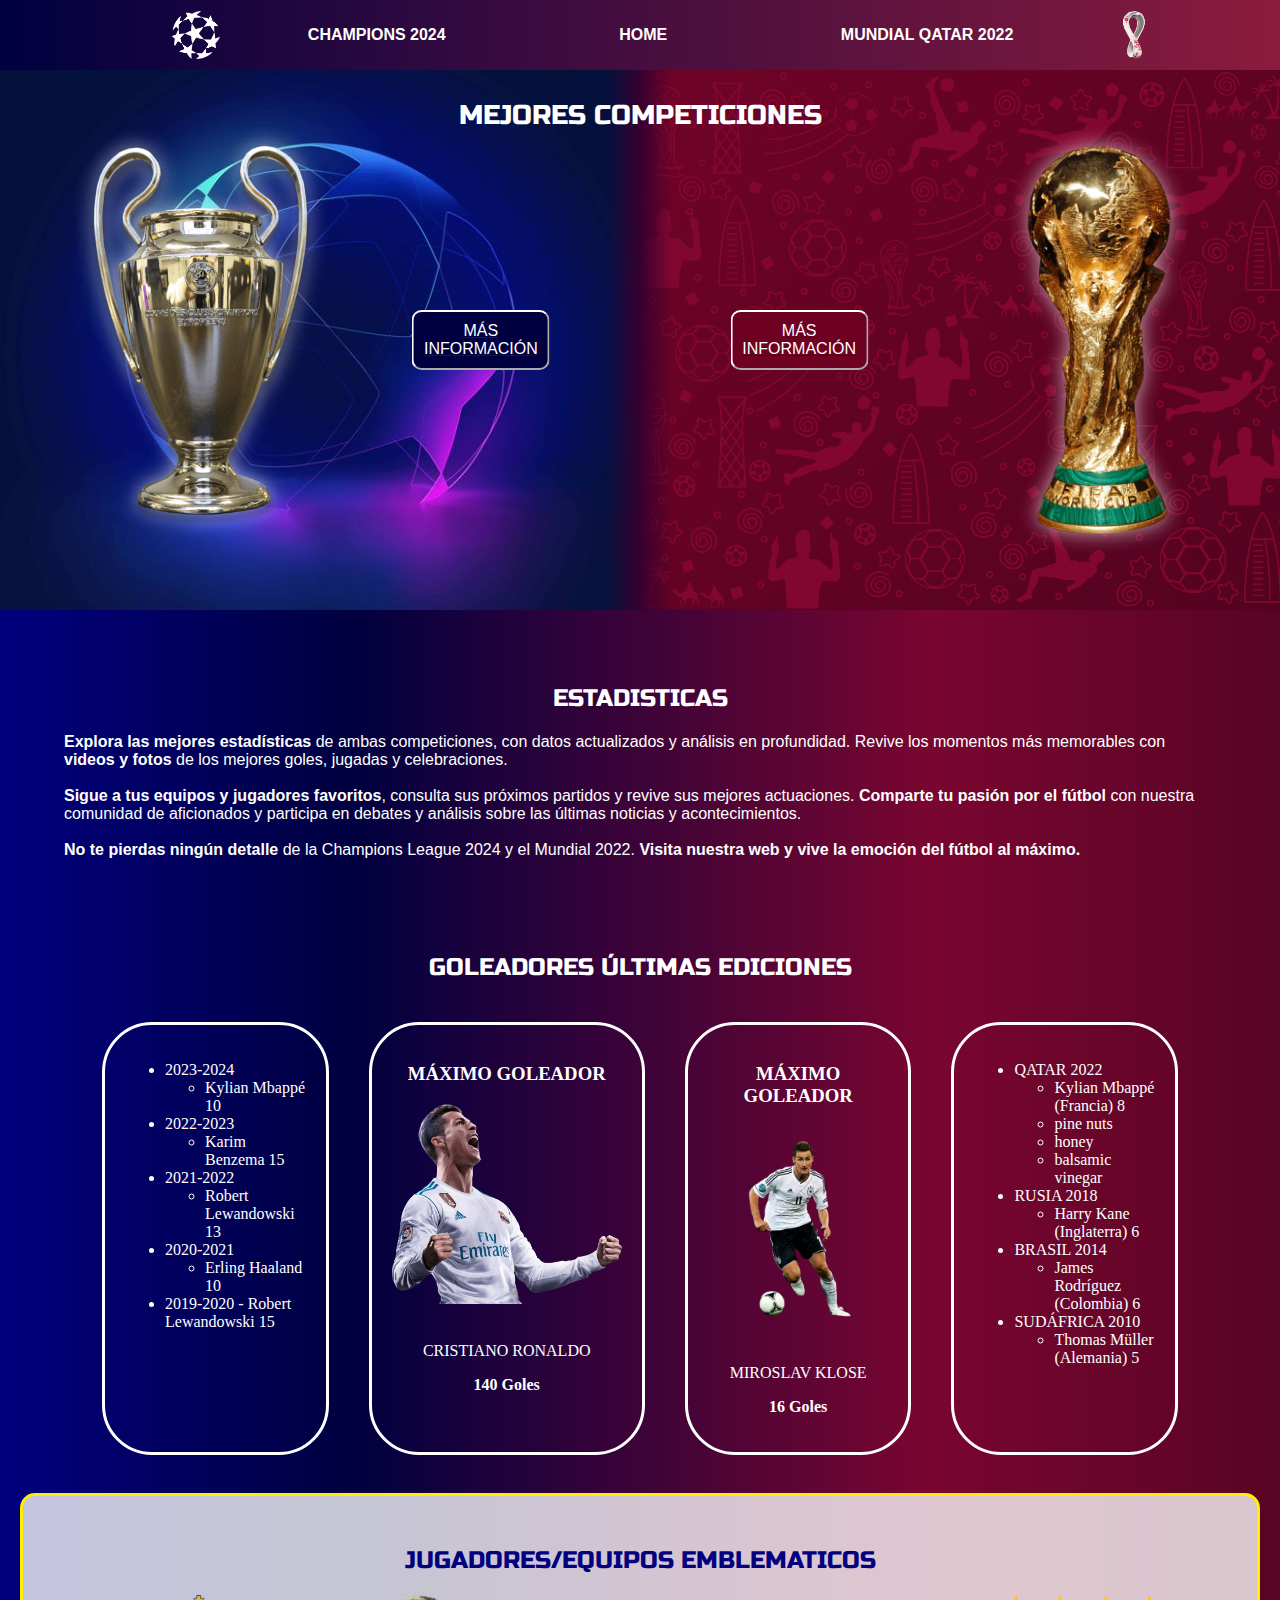
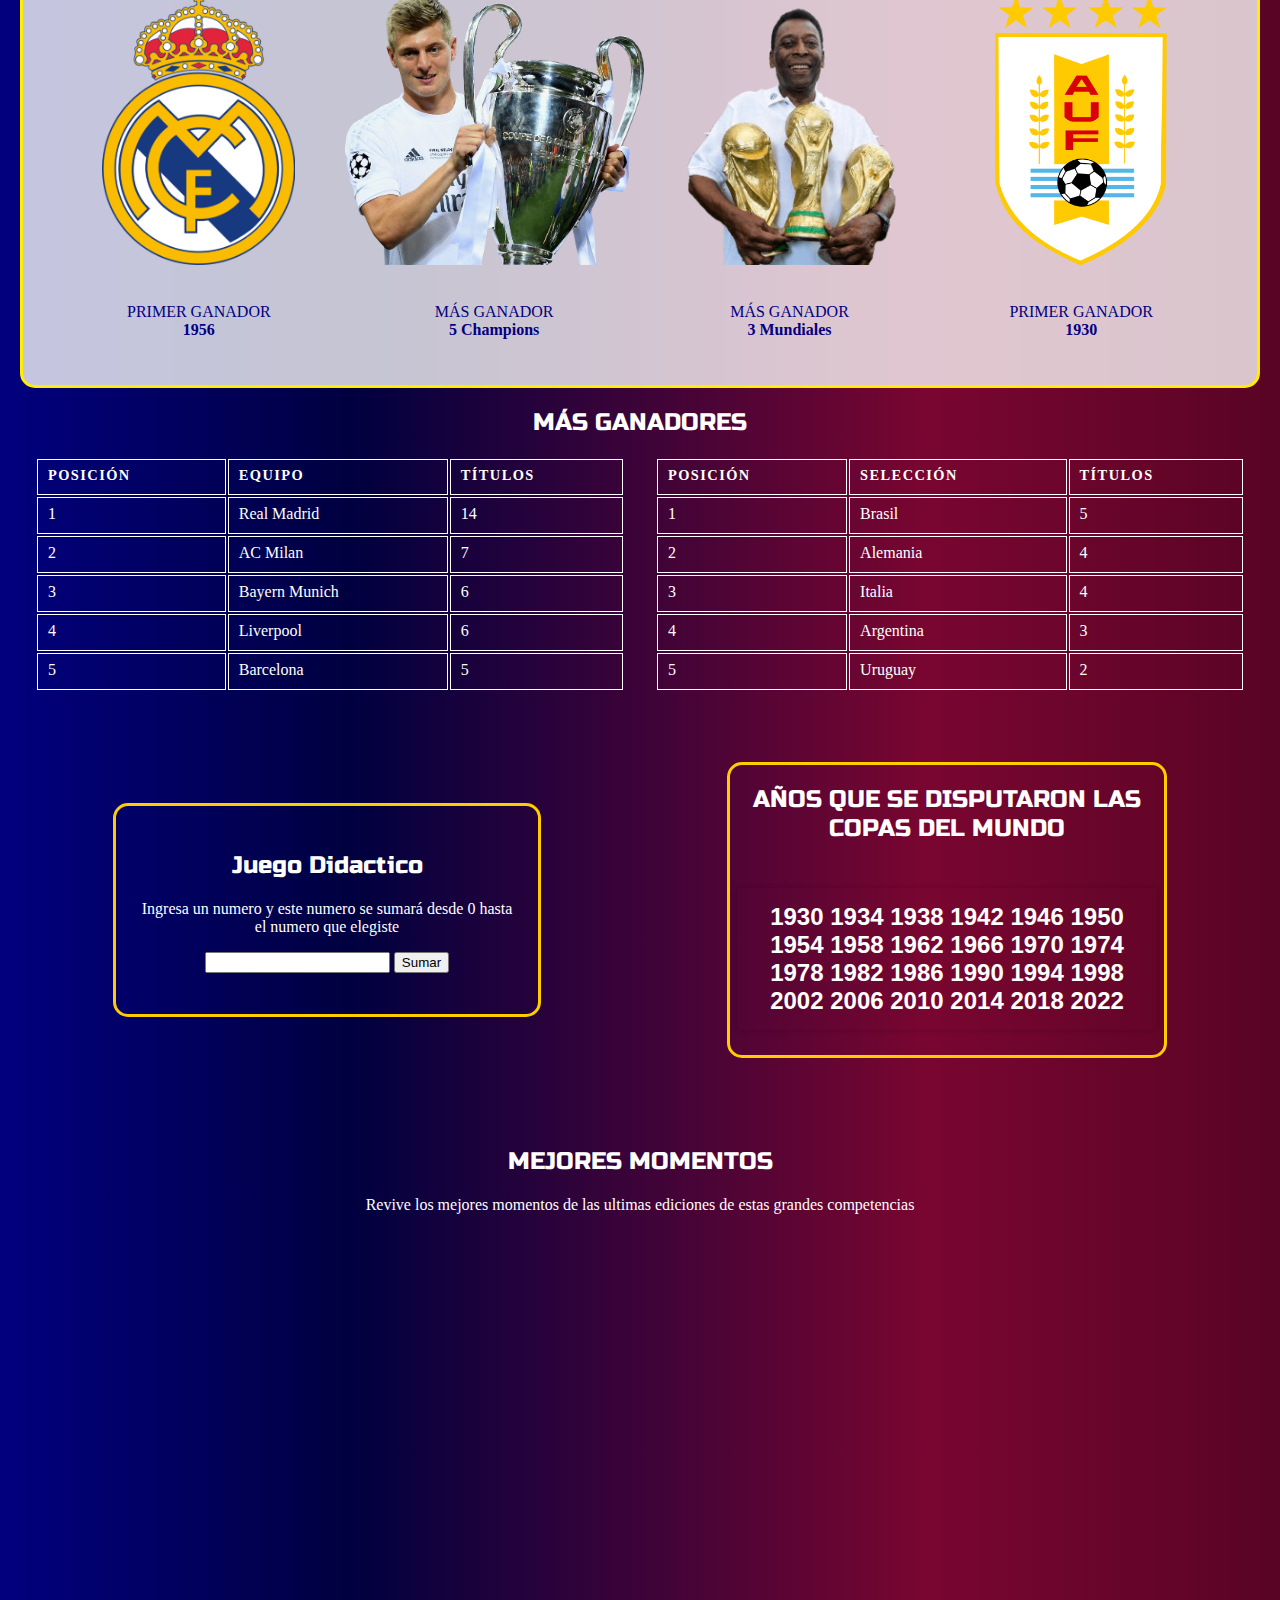
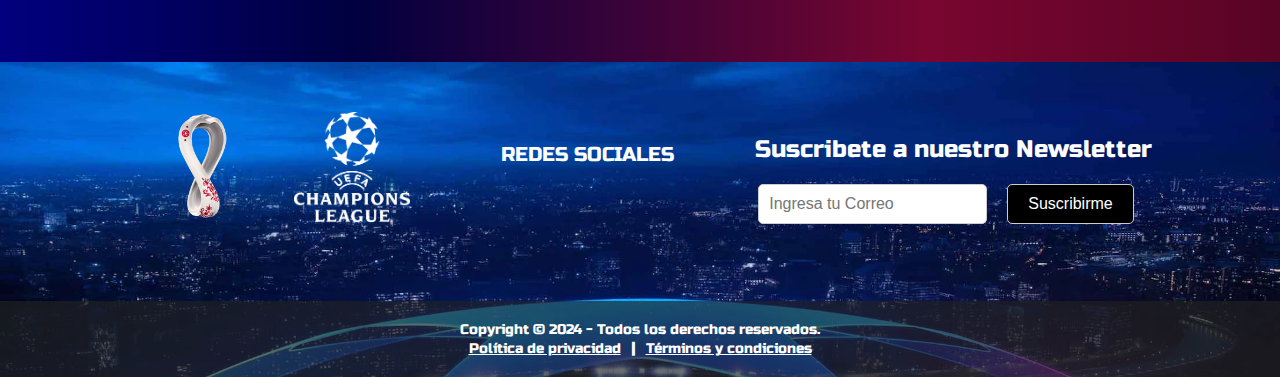
==== commit d2e1ea94: "Cambios y ajustes finales" ====
--- a/index.html
+++ b/index.html
@@ -12,6 +12,9 @@
         crossorigin="anonymous" referrerpolicy="no-referrer" />
     <link rel="stylesheet" href="assets/css/style.css">
 </head>
+
+
+<!-- Integración Header -->
 
 <body>
     <header id="header">
@@ -26,6 +29,10 @@
         </nav>
     </header>
 
+
+    <!-- Integración Banner -->
+
+    
     <div id="banner">
         <h1>MEJORES COMPETICIONES</h1>
         <img id="bg_champions" src="assets/img/background-champions-3.jpg" alt="icon_champions">
@@ -46,7 +53,7 @@
 
     <main>
         <article>
-            <h2 class="txt">ESTADISTICAS</h2>
+            <h2 class="txt" id="text">ESTADISTICAS</h2>
             <p class="text"><strong>Explora las mejores estadísticas</strong> de ambas competiciones, con datos
                 actualizados y
                 análisis en profundidad. Revive los momentos más memorables con <strong>videos y fotos</strong> de los
@@ -62,6 +69,10 @@
             </p><br><br><br>
 
         </article>
+
+
+        <!-- Integración Main -->
+
 
         <div id="estadisticas">
             <h2>GOLEADORES ÚLTIMAS EDICIONES</h2>
@@ -105,6 +116,9 @@
                         <li>QATAR 2022</li>
                         <ul>
                             <li>Kylian Mbappé (Francia) 8</li>
+                            <li>pine nuts</li>
+                            <li>honey</li>
+                            <li>balsamic vinegar</li>
                         </ul>
                         <li>RUSIA 2018
                             <ul>
@@ -259,10 +273,12 @@
                         referrerpolicy="strict-origin-when-cross-origin" allowfullscreen></iframe>
                 </div>
             </div>
-
-        </div>
-
+        </div>
     </main>
+
+
+    <!-- Integración Footer -->
+
 
     <footer>
         <div class="container">
@@ -298,4 +314,5 @@
     </footer>
 
 </body>
+
 </html>--- a/assets/css/style.css
+++ b/assets/css/style.css
@@ -456,7 +456,6 @@
 
 .redes-sociales a {
     margin: 0 5px;
-    ;
     color: #fff;
     font-size: 30px;
 }
